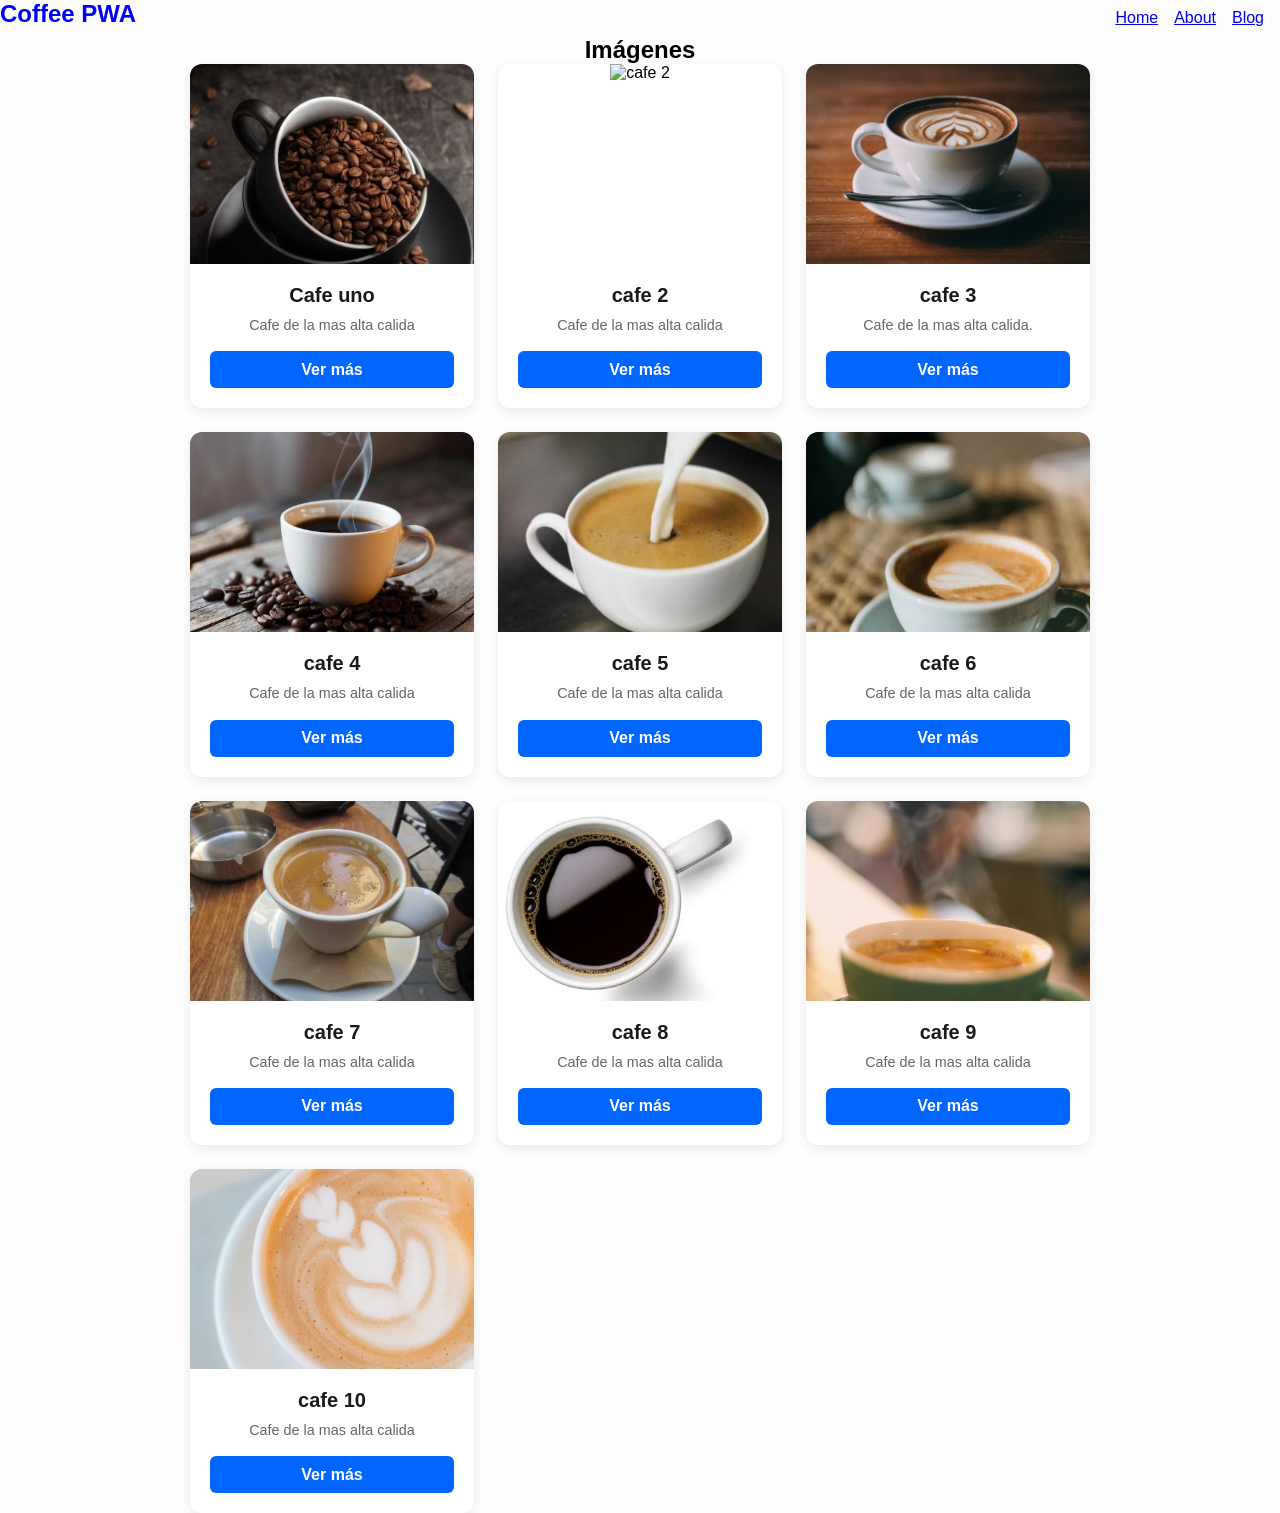
==== index.html @ 7814478c "PWA" ====
<!DOCTYPE html>
<html lang="es">
<head>
    <meta charset="UTF-8">
    <meta name="viewport" content="width=device-width, initial-scale=1.0">
    <meta http-equiv="X-UA-Compatible" content="ie=edge">
    
    <title>Coffee PWA</title>
    <link rel="stylesheet" href="css/style.css">
    <link rel="manifest" href="/manifest.json">
    <meta name="theme-color" content="#db4938">

   
    <link rel="apple-touch-icon" sizes="72x72" href="imagenes/icons/icon72.png">
    <link rel="apple-touch-icon" sizes="96x96" href="imagenes/icons/icon96.png">
    <link rel="apple-touch-icon" sizes="128x128" href="imagenes/icons/icon128.png">
    <link rel="apple-touch-icon" sizes="144x144" href="imagenes/icons/icon144.png">
    <link rel="apple-touch-icon" sizes="152x152" href="imagenes/icons/icon152.png">
    <link rel="apple-touch-icon" sizes="192x192" href="imagenes/icons/icon192.png">
    <link rel="apple-touch-icon" sizes="384x384" href="imagenes/icons/icon384.png">
    <link rel="apple-touch-icon" sizes="512x512" href="imagenes/icons/icon512.png">
</head>

<body>
    
    <header>
        <nav class="navbar">
            <h1 class="logo">Coffee PWA</h1>
            <ul class="nav-links">
                <li><a href="#">Home</a></li>
                <li><a href="#">About</a></li>
                <li><a href="#">Blog</a></li>
            </ul>
        </nav>
    </header>

    <main class="main-container">
        <h2 class="title"> Imágenes</h2>
        <div id="card-container" class="card-container"></div>
    </main>

   
    <script src="js/app.js"></script>
</body>
</html>
---- css/style.css ----
*{
    margin:0;
    padding:0;
    box-sizing:border-box;
}
body{
    background: #fdfdfd;
    font-family: "Nunito", sans-serif;
    font-size: 1rem;
}
main{
    max-width:  900px;
    margin: auto;
    padding: 0.5 rem;
    text-align: center;
}
nav{
    display: flex;
    justify-content: space-between;
    align-items: center;
}
ul{
    list-style: none;
    display: flex;
}
li{
    margin-right: 1rem;
}
h1{
    color: blue;
    margin-bottom: 0.5rem;
}

.card-container {
  display: grid;
  grid-template-columns: repeat(auto-fill, minmax(280px, 1fr));
  gap: 1.5rem;
}


.card {
  background-color: #ffffff;
  border-radius: 12px;
  overflow: hidden;
  box-shadow: 0 4px 12px rgba(0, 0, 0, 0.08);
  transition: transform 0.2s ease, box-shadow 0.2s ease;
  display: flex;
  flex-direction: column;
}

.card:hover {
  transform: translateY(-4px);
  box-shadow: 0 8px 20px rgba(0, 0, 0, 0.12);
}

.card__image-container {
  width: 100%;
  height: 200px;
  overflow: hidden;
}

.card__image {
  width: 100%;
  height: 100%;
  object-fit: cover;
}

.card__content {
  padding: 1.25rem;
  display: flex;
  flex-direction: column;
  flex-grow: 1;
}

.card__title {
  font-size: 1.25rem;
  margin-bottom: 0.5rem;
  color: #1a1a1a;
}

.card__description {
  font-size: 0.9rem;
  color: #666;
  line-height: 1.4;
  margin-bottom: 1rem;
}

.card__button {
  margin-top: auto;
  padding: 0.6rem 1rem;
  background-color: #0066ff;
  color: #fff;
  border: none;
  border-radius: 6px;
  cursor: pointer;
  font-weight: 600;
  text-align: center;
  text-decoration: none;
  transition: background-color 0.2s ease;
}

.card__button:hover {
  background-color: #0052cc;
}
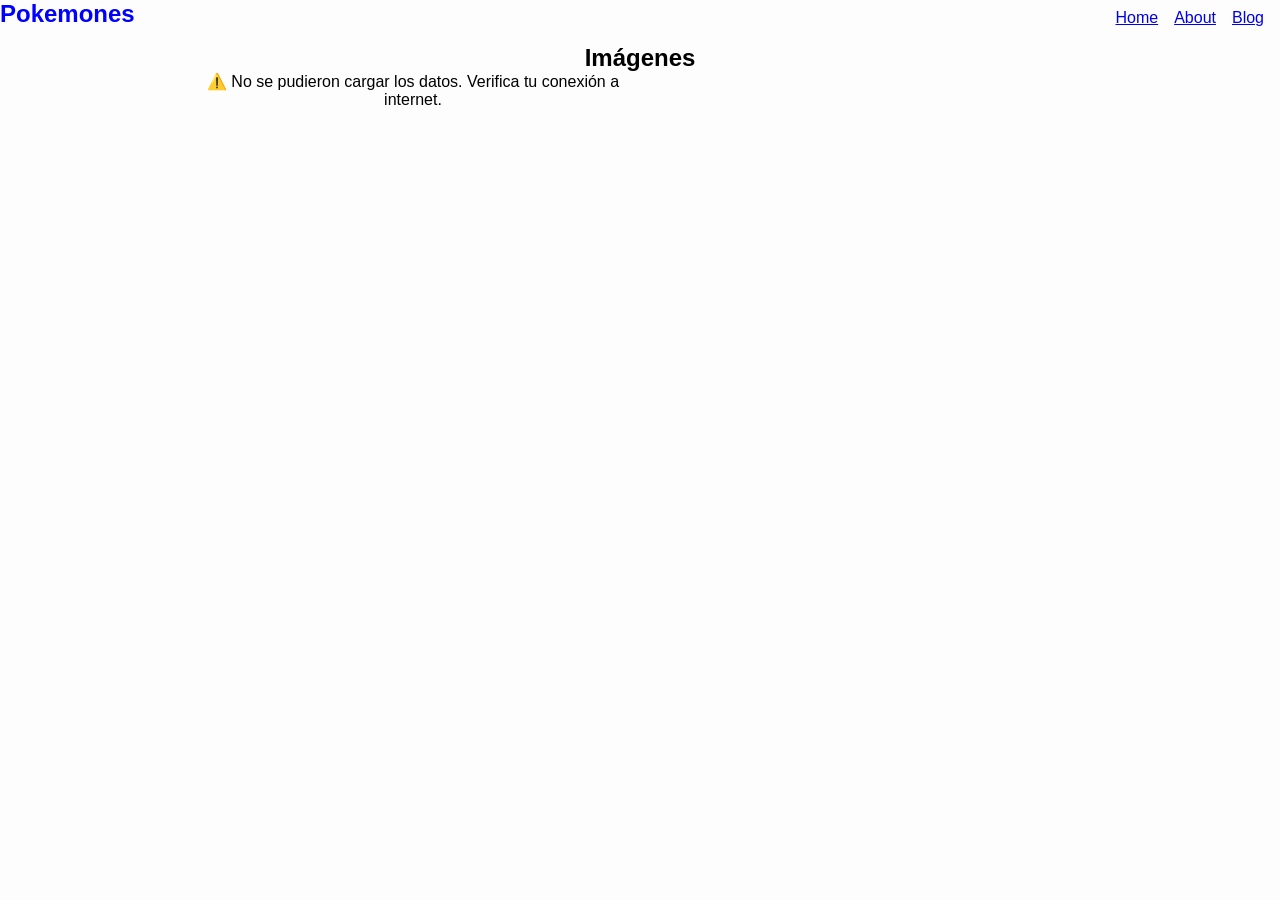
==== commit 541e1c6a: "pokemon" ====
--- a/index.html
+++ b/index.html
@@ -5,27 +5,27 @@
     <meta name="viewport" content="width=device-width, initial-scale=1.0">
     <meta http-equiv="X-UA-Compatible" content="ie=edge">
     
-    <title>Coffee PWA</title>
-    <link rel="stylesheet" href="css/style.css">
-    <link rel="manifest" href="/manifest.json">
+    <title>PWA - Pokémones</title>
+    <link rel="stylesheet" href="./css/style.css">
+    <link rel="manifest" href="./manifest.json">
     <meta name="theme-color" content="#db4938">
 
    
-    <link rel="apple-touch-icon" sizes="72x72" href="imagenes/icons/icon72.png">
-    <link rel="apple-touch-icon" sizes="96x96" href="imagenes/icons/icon96.png">
-    <link rel="apple-touch-icon" sizes="128x128" href="imagenes/icons/icon128.png">
-    <link rel="apple-touch-icon" sizes="144x144" href="imagenes/icons/icon144.png">
-    <link rel="apple-touch-icon" sizes="152x152" href="imagenes/icons/icon152.png">
-    <link rel="apple-touch-icon" sizes="192x192" href="imagenes/icons/icon192.png">
-    <link rel="apple-touch-icon" sizes="384x384" href="imagenes/icons/icon384.png">
-    <link rel="apple-touch-icon" sizes="512x512" href="imagenes/icons/icon512.png">
+    <link rel="apple-touch-icon" sizes="72x72" href="./imagenes/icons/icon72.png">
+    <link rel="apple-touch-icon" sizes="96x96" href="./imagenes/icons/icon96.png">
+    <link rel="apple-touch-icon" sizes="128x128" href="./imagenes/icons/icon128.png">
+    <link rel="apple-touch-icon" sizes="144x144" href="./imagenes/icons/icon144.png">
+    <link rel="apple-touch-icon" sizes="152x152" href="./imagenes/icons/icon152.png">
+    <link rel="apple-touch-icon" sizes="192x192" href="./imagenes/icons/icon192.png">
+    <link rel="apple-touch-icon" sizes="384x384" href="./imagenes/icons/icon384.png">
+    <link rel="apple-touch-icon" sizes="512x512" href="./imagenes/icons/icon512.png">
 </head>
 
 <body>
     
     <header>
         <nav class="navbar">
-            <h1 class="logo">Coffee PWA</h1>
+            <h1 class="logo">Pokemones</h1>
             <ul class="nav-links">
                 <li><a href="#">Home</a></li>
                 <li><a href="#">About</a></li>
@@ -35,11 +35,22 @@
     </header>
 
     <main class="main-container">
-        <h2 class="title"> Imágenes</h2>
+      
+        <div id="install-banner" class="install-banner hidden">
+            <div class="install-content">
+                <h3>Instala la app de Pokémones</h3>
+                
+                <div class="install-actions">
+                    <button id="install-btn" class="btn-install-primary">¡Instalar Ahora!</button>
+                    <button id="cancel-install-btn" class="btn-install-cancel">Ahora no</button>
+                </div>
+            </div>
+        </div>
+
+        <h2 class="title">Imágenes</h2>
         <div id="card-container" class="card-container"></div>
     </main>
 
-   
-    <script src="js/app.js"></script>
+    <script src="./js/app.js"></script>
 </body>
 </html>
--- a/css/style.css
+++ b/css/style.css
@@ -1,31 +1,37 @@
-*{
+* {
     margin:0;
     padding:0;
     box-sizing:border-box;
 }
+
 body{
     background: #fdfdfd;
     font-family: "Nunito", sans-serif;
     font-size: 1rem;
 }
+
 main{
     max-width:  900px;
     margin: auto;
-    padding: 0.5 rem;
+    padding: 0.5rem;
     text-align: center;
 }
+
 nav{
     display: flex;
     justify-content: space-between;
     align-items: center;
 }
+
 ul{
     list-style: none;
     display: flex;
 }
+
 li{
     margin-right: 1rem;
 }
+
 h1{
     color: blue;
     margin-bottom: 0.5rem;
@@ -36,7 +42,6 @@
   grid-template-columns: repeat(auto-fill, minmax(280px, 1fr));
   gap: 1.5rem;
 }
-
 
 .card {
   background-color: #ffffff;
@@ -101,4 +106,99 @@
 
 .card__button:hover {
   background-color: #0052cc;
+}
+
+/* ==========================================
+   ESTILOS PARA EL BANNER DE INSTALACIÓN PWA
+   ========================================== */
+
+.install-banner.hidden {
+  display: none !important;
+}
+
+.install-banner {
+  position: fixed;
+  bottom: 20px;
+  left: 50%;
+  transform: translateX(-50%);
+  width: 90%;
+  max-width: 500px;
+  background: #ffffff;
+  border-radius: 12px;
+  box-shadow: 0 10px 25px rgba(0, 0, 0, 0.25);
+  border: 2px solid #db4938;
+  z-index: 1000;
+  animation: slideUp 0.4s ease-out;
+}
+
+.install-content {
+  padding: 20px;
+  text-align: center;
+}
+
+.install-content h3 {
+  color: #db4938;
+  font-size: 1.25rem;
+  margin-bottom: 8px;
+  font-weight: 700;
+}
+
+.install-content p {
+  color: #333333;
+  font-size: 0.95rem;
+  margin-bottom: 16px;
+  line-height: 1.4;
+}
+
+.install-actions {
+  display: flex;
+  gap: 12px;
+  justify-content: center;
+}
+
+/* Botón principal muy llamativo para la instalación */
+.btn-install-primary {
+  background: linear-gradient(135deg, #db4938, #b53526);
+  color: #ffffff;
+  border: none;
+  padding: 12px 20px;
+  font-size: 1rem;
+  font-weight: bold;
+  border-radius: 8px;
+  cursor: pointer;
+  box-shadow: 0 4px 10px rgba(219, 73, 56, 0.4);
+  transition: transform 0.2s, background 0.2s;
+}
+
+.btn-install-primary:hover {
+  background: linear-gradient(135deg, #c53f30, #a02d20);
+  transform: translateY(-2px);
+}
+
+/* Botón de cancelar / cerrar */
+.btn-install-cancel {
+  background: #f1f1f1;
+  color: #555555;
+  border: none;
+  padding: 12px 16px;
+  font-size: 0.95rem;
+  font-weight: 600;
+  border-radius: 8px;
+  cursor: pointer;
+  transition: background 0.2s;
+}
+
+.btn-install-cancel:hover {
+  background: #e2e2e2;
+}
+
+@keyframes slideUp {
+  from {
+    opacity: 0;
+    transform: translate(-50%, 30px);
+  }
+  to {
+    opacity: 1;
+    transform: translate(-50%, 0);
+  }
 }
